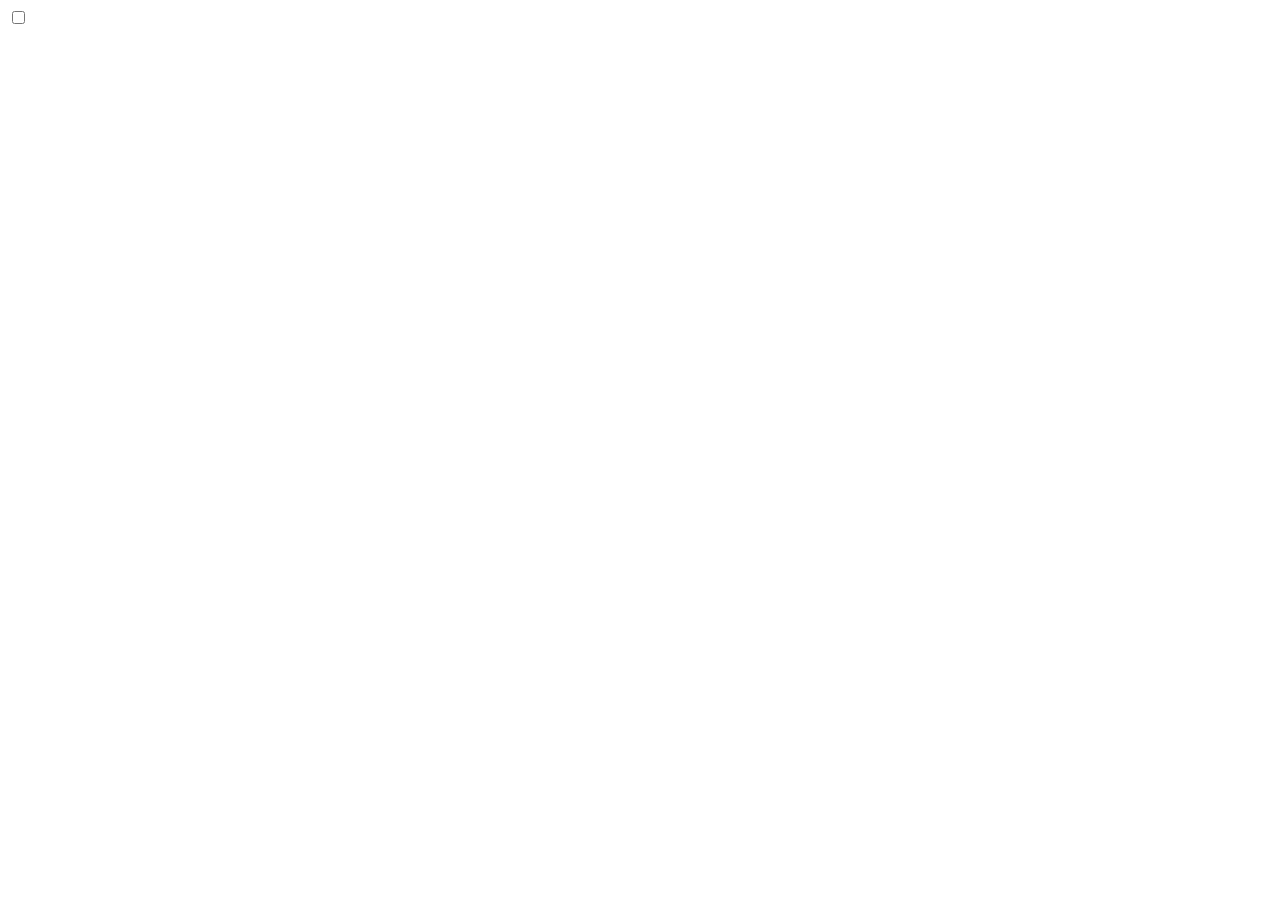
==== spiken.html @ 9747d5d6 "first commit" ====
<!DOCTYPE html>
<html lang="en">
  <head>
    <meta charset="UTF-8" />
    <meta name="viewport" content="width=device-width, initial-scale=1.0" />
    <link rel="stylesheet" href="styles/main.css" />
    <title>Ikea Spiken Night Light</title>
  </head>
  <body>
    <div class="spiken">
      <div class="body">
        <div class="face"></div>
        <div class="left-arm"></div>
        <div class="right-arm"></div>
        <div class="left-foot"></div>
        <div class="right-foot"></div>
      </div>
      <div class="base">
        <input type="checkbox" id="btn" />
      </div>
    </div>
  </body>
</html>
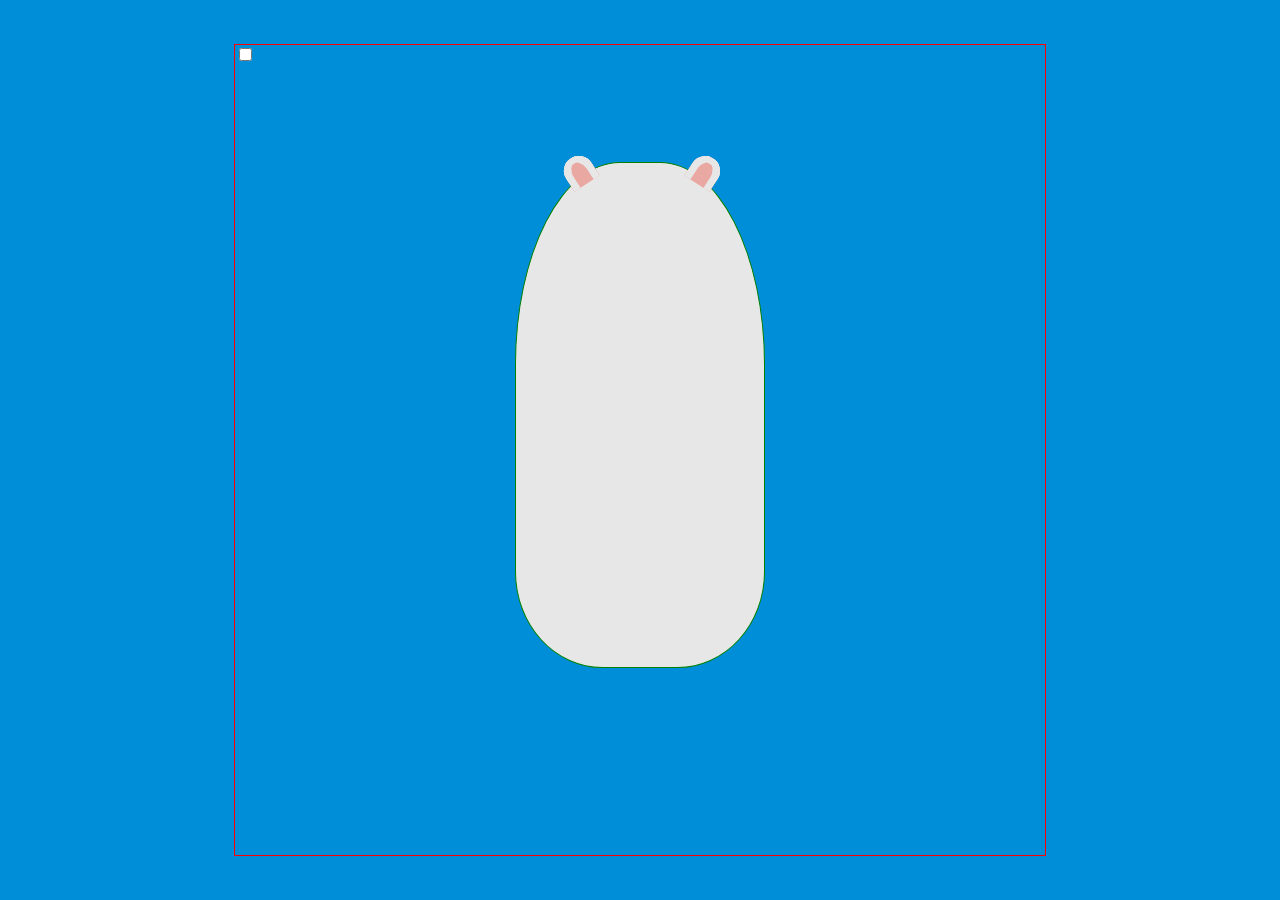
==== commit 5d30e89d: "base body + ears good" ====
--- a/spiken.html
+++ b/spiken.html
@@ -8,14 +8,14 @@
   </head>
   <body>
     <div class="spiken">
-      <div class="body">
-        <div class="face"></div>
-        <div class="left-arm"></div>
-        <div class="right-arm"></div>
-        <div class="left-foot"></div>
-        <div class="right-foot"></div>
+      <div class="spiken__body">
+        <div class="spiken__body--face"></div>
+        <div class="spiken__body--left-arm"></div>
+        <div class="spiken__body--right-arm"></div>
+        <div class="spiken__body--left-foot"></div>
+        <div class="spiken__body--right-foot"></div>
       </div>
-      <div class="base">
+      <div class="spiken__base">
         <input type="checkbox" id="btn" />
       </div>
     </div>
--- a/styles/main.css
+++ b/styles/main.css
@@ -0,0 +1,73 @@
+:root {
+  --white: #e7e7e7;
+  --blue: #008ed8;
+  --pink: #eaa8a2;
+}
+
+body {
+  margin: 0;
+  background: #f5e9c7;
+  background: var(--blue);
+  min-height: 100vh;
+  display: -webkit-box;
+  display: -ms-flexbox;
+  display: flex;
+  -webkit-box-pack: center;
+      -ms-flex-pack: center;
+          justify-content: center;
+  -webkit-box-align: center;
+      -ms-flex-align: center;
+          align-items: center;
+  overflow: hidden;
+}
+
+.flex {
+  display: -webkit-box;
+  display: -ms-flexbox;
+  display: flex;
+}
+
+.spiken {
+  background-size: 900px;
+  width: 90vmin;
+  height: 90vmin;
+  background-repeat: no-repeat;
+  background-position: center;
+  position: relative;
+  border: 1px solid red;
+}
+
+.spiken__body {
+  width: 27.5vmin;
+  height: 56vmin;
+  border: 1px solid green;
+  position: absolute;
+  top: 14.5%;
+  left: 34.6%;
+  border-radius: 42% 42% 35% 35% / 40% 40% 19% 19%;
+  background: var(--white);
+}
+
+.spiken__body::before, .spiken__body::after {
+  content: '';
+  width: 12%;
+  height: 6%;
+  position: absolute;
+  background-color: var(--pink);
+  top: -1.5%;
+  border-radius: 50% 50% 0% 0% / 50% 50% 0% 0%;
+  -webkit-box-shadow: inset 0.8vmin 0.3vmin var(--white), inset -0.8vmin 0.3vmin var(--white), inset 0 0.7vmin var(--white);
+          box-shadow: inset 0.8vmin 0.3vmin var(--white), inset -0.8vmin 0.3vmin var(--white), inset 0 0.7vmin var(--white);
+}
+
+.spiken__body::before {
+  left: 19.1%;
+  -webkit-transform: rotate(-33deg);
+          transform: rotate(-33deg);
+}
+
+.spiken__body::after {
+  left: 70%;
+  -webkit-transform: rotate(33deg);
+          transform: rotate(33deg);
+}
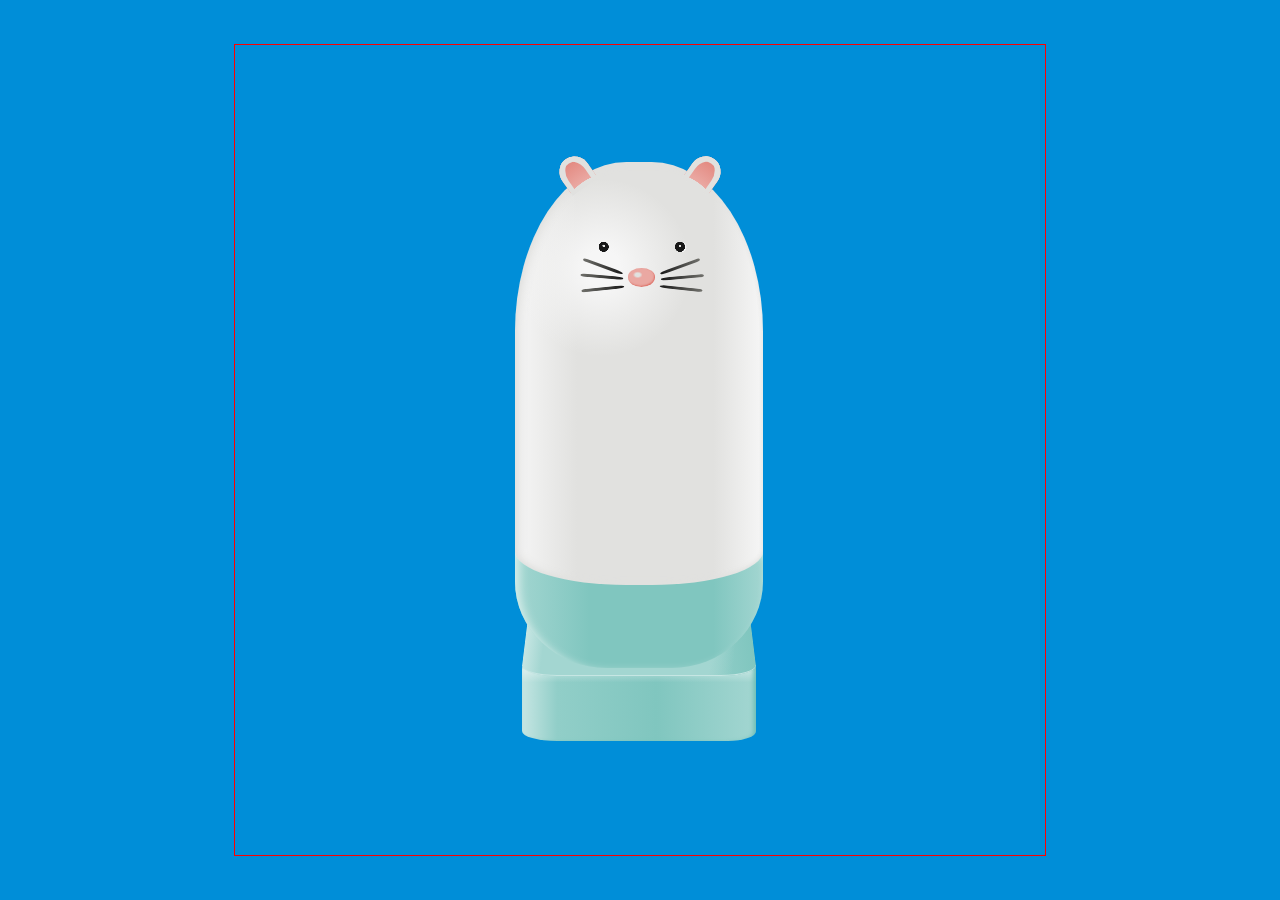
==== commit bb985b6c: "refactored html + base looking good" ====
--- a/spiken.html
+++ b/spiken.html
@@ -8,15 +8,19 @@
   </head>
   <body>
     <div class="spiken">
-      <div class="spiken__body">
-        <div class="spiken__body--face"></div>
-        <div class="spiken__body--left-arm"></div>
-        <div class="spiken__body--right-arm"></div>
-        <div class="spiken__body--left-foot"></div>
-        <div class="spiken__body--right-foot"></div>
+      <div class="base">
+        <input type="checkbox" id="btn" />
       </div>
-      <div class="spiken__base">
-        <input type="checkbox" id="btn" />
+      <div class="top">
+        <div class="body"></div>
+        <div class="face">
+          <div class="face--left-whiskers"></div>
+          <div class="face--right-whiskers"></div>
+        </div>
+        <!-- <div class="left-arm"></div>
+        <div class="right-arm"></div>
+        <div class="left-foot"></div>
+        <div class="right-foot"></div> -->
       </div>
     </div>
   </body>
--- a/styles/main.css
+++ b/styles/main.css
@@ -1,13 +1,6 @@
-:root {
-  --white: #e7e7e7;
-  --blue: #008ed8;
-  --pink: #eaa8a2;
-}
-
 body {
   margin: 0;
-  background: #f5e9c7;
-  background: var(--blue);
+  background: #008ed8;
   min-height: 100vh;
   display: -webkit-box;
   display: -ms-flexbox;
@@ -21,53 +14,202 @@
   overflow: hidden;
 }
 
-.flex {
-  display: -webkit-box;
-  display: -ms-flexbox;
-  display: flex;
-}
-
 .spiken {
+  position: relative;
   background-size: 900px;
   width: 90vmin;
   height: 90vmin;
   background-repeat: no-repeat;
   background-position: center;
-  position: relative;
   border: 1px solid red;
 }
 
-.spiken__body {
+.spiken .top {
+  /* teal part */
+}
+
+.spiken .top:before {
+  content: '';
   width: 27.5vmin;
-  height: 56vmin;
-  border: 1px solid green;
+  height: 13vmin;
+  position: absolute;
+  background-color: transparent;
+  top: 62.5%;
+  left: 34.6%;
+  border-radius: 0 0 50% 50% / 35% 35% 100% 100%;
+  -webkit-box-shadow: inset 0.5vmin 0.5vmin 1.1vmin #d8eeeb;
+          box-shadow: inset 0.5vmin 0.5vmin 1.1vmin #d8eeeb;
+  background: -webkit-gradient(linear, left top, right top, from(#a3d6d1), color-stop(30%, #80c6bf), color-stop(80%, #80c6bf), to(#a3d6d1));
+  background: linear-gradient(90deg, #a3d6d1, #80c6bf 30%, #80c6bf 80%, #a3d6d1);
+}
+
+.spiken .top .body {
+  width: 27.5vmin;
+  height: 47vmin;
   position: absolute;
   top: 14.5%;
   left: 34.6%;
-  border-radius: 42% 42% 35% 35% / 40% 40% 19% 19%;
-  background: var(--white);
-}
-
-.spiken__body::before, .spiken__body::after {
-  content: '';
-  width: 12%;
-  height: 6%;
-  position: absolute;
-  background-color: var(--pink);
+  -webkit-box-shadow: inset 0.5vmin 0 1.1vmin #e1e1df, inset 0 -0.1vmin 0.5vmin #e1e1df;
+          box-shadow: inset 0.5vmin 0 1.1vmin #e1e1df, inset 0 -0.1vmin 0.5vmin #e1e1df;
+  border-radius: 45% 45% 45% 45% / 40% 40% 8% 8%;
+  background: radial-gradient(circle at 35% 25%, #f6f6f6 5%, transparent 25%), -webkit-gradient(linear, left top, right top, from(#f6f6f6), color-stop(25%, #e1e1df), color-stop(80%, #e1e1df), to(#f6f6f6));
+  background: radial-gradient(circle at 35% 25%, #f6f6f6 5%, transparent 25%), linear-gradient(90deg, #f6f6f6, #e1e1df 25%, #e1e1df 80%, #f6f6f6);
+  /* ears */
+}
+
+.spiken .top .body::before, .spiken .top .body::after {
+  content: '';
+  width: 12.6%;
+  height: 8%;
+  position: absolute;
+  background-color: #eaa8a2;
   top: -1.5%;
-  border-radius: 50% 50% 0% 0% / 50% 50% 0% 0%;
-  -webkit-box-shadow: inset 0.8vmin 0.3vmin var(--white), inset -0.8vmin 0.3vmin var(--white), inset 0 0.7vmin var(--white);
-          box-shadow: inset 0.8vmin 0.3vmin var(--white), inset -0.8vmin 0.3vmin var(--white), inset 0 0.7vmin var(--white);
-}
-
-.spiken__body::before {
-  left: 19.1%;
-  -webkit-transform: rotate(-33deg);
-          transform: rotate(-33deg);
-}
-
-.spiken__body::after {
+  border-radius: 50% 50% 0 0 / 50% 50% 0 0;
+  -webkit-box-shadow: inset 0.6vmin 0.27vmin #e1e1df, inset -0.6vmin 0.27vmin #e1e1df, inset 0 0.6vmin #e1e1df;
+          box-shadow: inset 0.6vmin 0.27vmin #e1e1df, inset -0.6vmin 0.27vmin #e1e1df, inset 0 0.6vmin #e1e1df;
+  background: radial-gradient(circle at 50% 250%, #e1e1df 65%, #eaa8a2 65.5%, #e18178);
+}
+
+.spiken .top .body::before {
+  left: 18%;
+  -webkit-transform: rotate(-35deg);
+          transform: rotate(-35deg);
+}
+
+.spiken .top .body::after {
   left: 70%;
-  -webkit-transform: rotate(33deg);
-          transform: rotate(33deg);
-}
+  -webkit-transform: rotate(35deg);
+          transform: rotate(35deg);
+}
+
+.spiken .top .face {
+  width: 15vmin;
+  height: 6vmin;
+  position: absolute;
+  top: 24.2%;
+  left: 41.8%;
+  background: radial-gradient(circle at 22% 9%, #e1e1df 1%, transparent 1.2%), radial-gradient(circle at 22% 10.8%, #181818 4.2%, transparent 4.5%), radial-gradient(circle at 22.5% 12.3%, #f6f6f6 4.2%, transparent 4.5%), radial-gradient(circle at 78.5% 9%, #e1e1df 1%, transparent 1.2%), radial-gradient(circle at 78.5% 10.8%, #181818 4.2%, transparent 4.5%), radial-gradient(circle at 79.5% 11.5%, #f6f6f6 4.2%, transparent 4.5%);
+  /* nose */
+}
+
+.spiken .top .face::before {
+  content: '';
+  width: 3vmin;
+  height: 2.1vmin;
+  position: absolute;
+  background-color: #eaa8a2;
+  position: absolute;
+  top: 50%;
+  left: 40%;
+  border-radius: 50% / 45% 45% 50% 50%;
+  -webkit-box-shadow: inset -0.1vmin -0.1vmin 0.2vmin #dc6e64;
+          box-shadow: inset -0.1vmin -0.1vmin 0.2vmin #dc6e64;
+  background: radial-gradient(ellipse at 36% 36%, #e1e1df 10%, transparent 20%), #eaa8a2;
+}
+
+.spiken .top .face--left-whiskers, .spiken .top .face--right-whiskers {
+  position: absolute;
+  width: 4.7vmin;
+  height: 0.3vmin;
+}
+
+.spiken .top .face--left-whiskers, .spiken .top .face--left-whiskers::before, .spiken .top .face--left-whiskers::after {
+  border-radius: 10% 20% 20% 10% / 50%;
+  -webkit-transform: skew(0);
+          transform: skew(0);
+  background: -webkit-gradient(linear, left top, right top, from(#70706b), to(#181818));
+  background: linear-gradient(90deg, #70706b, #181818);
+}
+
+.spiken .top .face--left-whiskers {
+  top: 45%;
+  left: 6%;
+  -webkit-transform: rotate(20deg);
+          transform: rotate(20deg);
+}
+
+.spiken .top .face--left-whiskers::before, .spiken .top .face--left-whiskers::after {
+  content: '';
+  width: 4.8vmin;
+  height: 0.3vmin;
+  position: absolute;
+  background-color: #181818;
+}
+
+.spiken .top .face--left-whiskers::before {
+  top: 390%;
+  left: 5%;
+  -webkit-transform: rotate(-15deg);
+          transform: rotate(-15deg);
+}
+
+.spiken .top .face--left-whiskers::after {
+  top: 780%;
+  left: 16%;
+  -webkit-transform: rotate(-26deg);
+          transform: rotate(-26deg);
+}
+
+.spiken .top .face--right-whiskers, .spiken .top .face--right-whiskers::before, .spiken .top .face--right-whiskers::after {
+  border-radius: 20% 10% 10% 20% / 50%;
+  background: -webkit-gradient(linear, left top, right top, from(#181818), to(#70706b));
+  background: linear-gradient(90deg, #181818, #70706b);
+}
+
+.spiken .top .face--right-whiskers {
+  top: 45%;
+  left: 63%;
+  -webkit-transform: rotate(-20deg);
+          transform: rotate(-20deg);
+}
+
+.spiken .top .face--right-whiskers::before, .spiken .top .face--right-whiskers::after {
+  content: '';
+  width: 4.8vmin;
+  height: 0.3vmin;
+  position: absolute;
+  background-color: #181818;
+}
+
+.spiken .top .face--right-whiskers::before {
+  top: 420%;
+  left: -5%;
+  -webkit-transform: rotate(15deg);
+          transform: rotate(15deg);
+}
+
+.spiken .top .face--right-whiskers::after {
+  top: 770%;
+  left: -16%;
+  -webkit-transform: rotate(26deg);
+          transform: rotate(26deg);
+}
+
+.spiken .base {
+  width: 26vmin;
+  height: 10vmin;
+  position: absolute;
+  top: 74.8%;
+  left: 35.4%;
+  -webkit-box-shadow: inset -0.3vmin 0.2vmin 0.5vmin #6ebeb7;
+          box-shadow: inset -0.3vmin 0.2vmin 0.5vmin #6ebeb7;
+  border-radius: 25% 12% 12% 15% / 20% 20% 11% 11%;
+  background: linear-gradient(white, transparent 35%), linear-gradient(90deg, #c6e6e3, #91cec8 15%, #80c6bf, #a3d6d1), linear-gradient(-97deg, transparent 2%, #a3d6d1 2.35%, #a3d6d1 80%, transparent 80%);
+}
+
+.spiken .base::after {
+  content: '';
+  width: 26vmin;
+  height: 5.8vmin;
+  position: absolute;
+  background-color: transparent;
+  border-radius: 0 0 15% 15% / 0 0 20% 20%;
+  -webkit-box-shadow: inset 0vmin -0.1vmin #c6e6e3;
+          box-shadow: inset 0vmin -0.1vmin #c6e6e3;
+  top: -30%;
+  background: linear-gradient(97deg, transparent 2%, #c6e6e3 2.35%, #a3d6d1 10%, #a3d6d1 80%, transparent 90%), linear-gradient(-97deg, transparent 2%, #80c6bf 2.35%, #a3d6d1 40%, transparent 80%);
+}
+
+.spiken .base input {
+  position: absolute;
+}
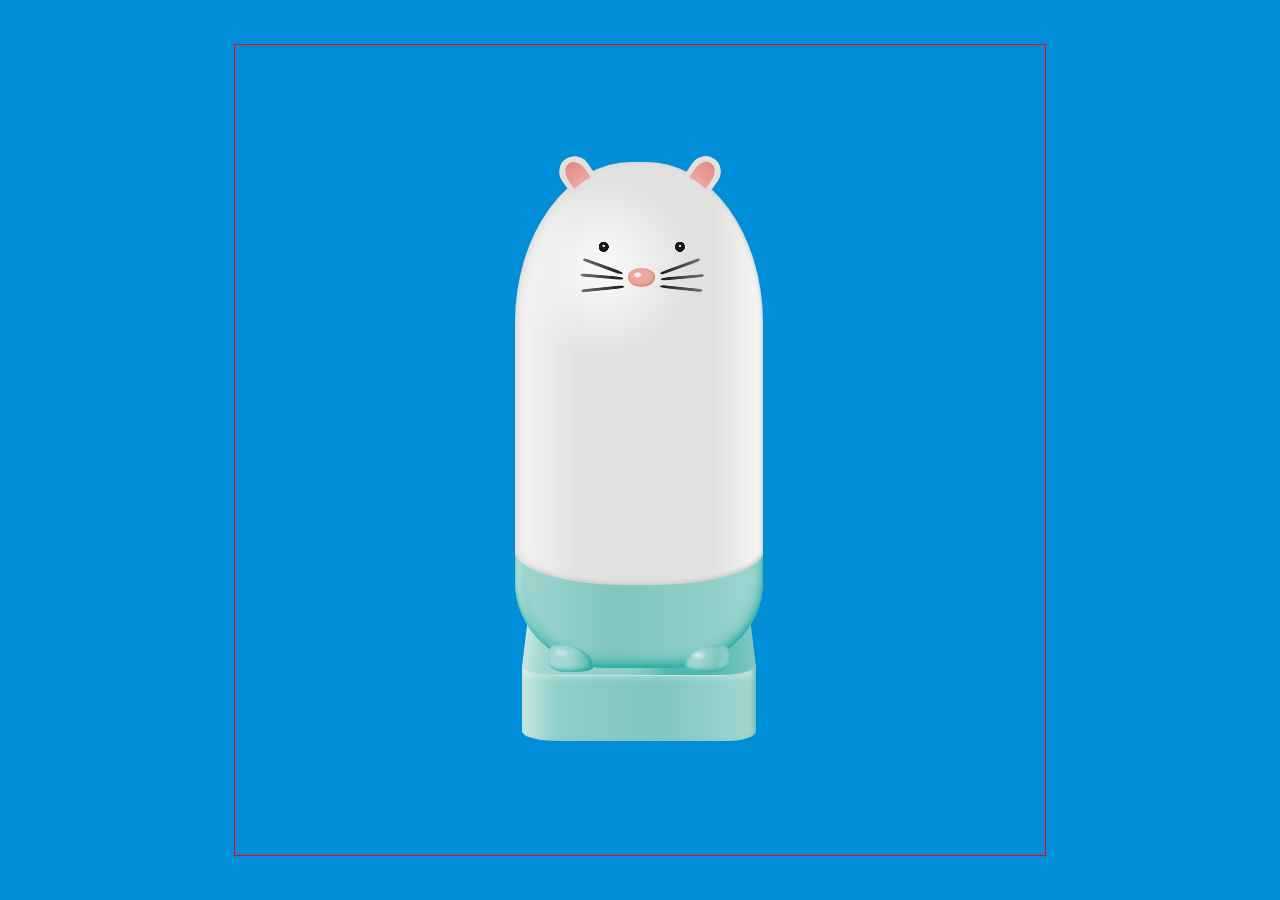
==== commit efc16a2a: "ok feet looks ok" ====
--- a/spiken.html
+++ b/spiken.html
@@ -14,13 +14,11 @@
       <div class="top">
         <div class="body"></div>
         <div class="face">
-          <div class="face--left-whiskers"></div>
-          <div class="face--right-whiskers"></div>
+          <div class="face__whiskers--l"></div>
+          <div class="face__whiskers--r"></div>
         </div>
-        <!-- <div class="left-arm"></div>
-        <div class="right-arm"></div>
-        <div class="left-foot"></div>
-        <div class="right-foot"></div> -->
+        <div class="arms"></div>
+        <div class="feet"></div>
       </div>
     </div>
   </body>
--- a/styles/main.css
+++ b/styles/main.css
@@ -37,10 +37,10 @@
   top: 62.5%;
   left: 34.6%;
   border-radius: 0 0 50% 50% / 35% 35% 100% 100%;
-  -webkit-box-shadow: inset 0.5vmin 0.5vmin 1.1vmin #d8eeeb;
-          box-shadow: inset 0.5vmin 0.5vmin 1.1vmin #d8eeeb;
-  background: -webkit-gradient(linear, left top, right top, from(#a3d6d1), color-stop(30%, #80c6bf), color-stop(80%, #80c6bf), to(#a3d6d1));
-  background: linear-gradient(90deg, #a3d6d1, #80c6bf 30%, #80c6bf 80%, #a3d6d1);
+  -webkit-box-shadow: inset 0 -0.2vmin 0.5vmin #1eac9f, inset 0.5vmin 0.5vmin 1vmin #d8eeeb, inset 0 -0.5vmin 1.5vmin #1eac9f;
+          box-shadow: inset 0 -0.2vmin 0.5vmin #1eac9f, inset 0.5vmin 0.5vmin 1vmin #d8eeeb, inset 0 -0.5vmin 1.5vmin #1eac9f;
+  background: -webkit-gradient(linear, left top, right top, from(#a3d6d1), color-stop(40%, #80c6bf), color-stop(80%, #91cec8), to(#a3d6d1));
+  background: linear-gradient(90deg, #a3d6d1, #80c6bf 40%, #91cec8 80%, #a3d6d1);
 }
 
 .spiken .top .body {
@@ -49,9 +49,9 @@
   position: absolute;
   top: 14.5%;
   left: 34.6%;
-  -webkit-box-shadow: inset 0.5vmin 0 1.1vmin #e1e1df, inset 0 -0.1vmin 0.5vmin #e1e1df;
-          box-shadow: inset 0.5vmin 0 1.1vmin #e1e1df, inset 0 -0.1vmin 0.5vmin #e1e1df;
-  border-radius: 45% 45% 45% 45% / 40% 40% 8% 8%;
+  -webkit-box-shadow: inset 0.5vmin 0 1.1vmin #e1e1df, inset 0 -0.1vmin 0.5vmin #afafab;
+          box-shadow: inset 0.5vmin 0 1.1vmin #e1e1df, inset 0 -0.1vmin 0.5vmin #afafab;
+  border-radius: 47% 47% 45% 45% / 38% 38% 8% 8%;
   background: radial-gradient(circle at 35% 25%, #f6f6f6 5%, transparent 25%), -webkit-gradient(linear, left top, right top, from(#f6f6f6), color-stop(25%, #e1e1df), color-stop(80%, #e1e1df), to(#f6f6f6));
   background: radial-gradient(circle at 35% 25%, #f6f6f6 5%, transparent 25%), linear-gradient(90deg, #f6f6f6, #e1e1df 25%, #e1e1df 80%, #f6f6f6);
   /* ears */
@@ -102,33 +102,31 @@
   top: 50%;
   left: 40%;
   border-radius: 50% / 45% 45% 50% 50%;
-  -webkit-box-shadow: inset -0.1vmin -0.1vmin 0.2vmin #dc6e64;
-          box-shadow: inset -0.1vmin -0.1vmin 0.2vmin #dc6e64;
-  background: radial-gradient(ellipse at 36% 36%, #e1e1df 10%, transparent 20%), #eaa8a2;
-}
-
-.spiken .top .face--left-whiskers, .spiken .top .face--right-whiskers {
+  -webkit-box-shadow: inset -0.1vmin -0.1vmin 0.4vmin #dc6e64;
+          box-shadow: inset -0.1vmin -0.1vmin 0.4vmin #dc6e64;
+  background: radial-gradient(ellipse at 36% 36%, #fbeeed 10%, transparent 18%), #eaa8a2;
+}
+
+.spiken .top .face__whiskers--l, .spiken .top .face__whiskers--r {
   position: absolute;
   width: 4.7vmin;
   height: 0.3vmin;
-}
-
-.spiken .top .face--left-whiskers, .spiken .top .face--left-whiskers::before, .spiken .top .face--left-whiskers::after {
+  top: 45%;
+}
+
+.spiken .top .face__whiskers--l, .spiken .top .face__whiskers--l::before, .spiken .top .face__whiskers--l::after {
   border-radius: 10% 20% 20% 10% / 50%;
-  -webkit-transform: skew(0);
-          transform: skew(0);
   background: -webkit-gradient(linear, left top, right top, from(#70706b), to(#181818));
   background: linear-gradient(90deg, #70706b, #181818);
 }
 
-.spiken .top .face--left-whiskers {
-  top: 45%;
+.spiken .top .face__whiskers--l {
   left: 6%;
   -webkit-transform: rotate(20deg);
           transform: rotate(20deg);
 }
 
-.spiken .top .face--left-whiskers::before, .spiken .top .face--left-whiskers::after {
+.spiken .top .face__whiskers--l::before, .spiken .top .face__whiskers--l::after {
   content: '';
   width: 4.8vmin;
   height: 0.3vmin;
@@ -136,34 +134,33 @@
   background-color: #181818;
 }
 
-.spiken .top .face--left-whiskers::before {
+.spiken .top .face__whiskers--l::before {
   top: 390%;
   left: 5%;
   -webkit-transform: rotate(-15deg);
           transform: rotate(-15deg);
 }
 
-.spiken .top .face--left-whiskers::after {
+.spiken .top .face__whiskers--l::after {
   top: 780%;
   left: 16%;
   -webkit-transform: rotate(-26deg);
           transform: rotate(-26deg);
 }
 
-.spiken .top .face--right-whiskers, .spiken .top .face--right-whiskers::before, .spiken .top .face--right-whiskers::after {
+.spiken .top .face__whiskers--r, .spiken .top .face__whiskers--r::before, .spiken .top .face__whiskers--r::after {
   border-radius: 20% 10% 10% 20% / 50%;
   background: -webkit-gradient(linear, left top, right top, from(#181818), to(#70706b));
   background: linear-gradient(90deg, #181818, #70706b);
 }
 
-.spiken .top .face--right-whiskers {
-  top: 45%;
+.spiken .top .face__whiskers--r {
   left: 63%;
   -webkit-transform: rotate(-20deg);
           transform: rotate(-20deg);
 }
 
-.spiken .top .face--right-whiskers::before, .spiken .top .face--right-whiskers::after {
+.spiken .top .face__whiskers--r::before, .spiken .top .face__whiskers--r::after {
   content: '';
   width: 4.8vmin;
   height: 0.3vmin;
@@ -171,21 +168,54 @@
   background-color: #181818;
 }
 
-.spiken .top .face--right-whiskers::before {
+.spiken .top .face__whiskers--r::before {
   top: 420%;
   left: -5%;
   -webkit-transform: rotate(15deg);
           transform: rotate(15deg);
 }
 
-.spiken .top .face--right-whiskers::after {
+.spiken .top .face__whiskers--r::after {
   top: 770%;
   left: -16%;
   -webkit-transform: rotate(26deg);
           transform: rotate(26deg);
 }
 
-.spiken .base {
+.spiken .top .feet {
+  width: 20.6vmin;
+  height: 3vmin;
+  position: absolute;
+  top: 74.1%;
+  left: 38.4%;
+}
+
+.spiken .top .feet:before, .spiken .top .feet:after {
+  content: '';
+  width: 5vmin;
+  height: 3vmin;
+  position: absolute;
+  background-color: #a3d6d1;
+  top: 0;
+}
+
+.spiken .top .feet::before {
+  left: 1%;
+  border-radius: 15% 69% 40% 38% / 45% 81% 17% 36%;
+  -webkit-box-shadow: inset -0.3vmin -0.2vmin 0.5vmin #1eac9f;
+          box-shadow: inset -0.3vmin -0.2vmin 0.5vmin #1eac9f;
+  background: radial-gradient(ellipse at 29% 29%, #cde9e6, transparent 20%), linear-gradient(99deg, #a3d6d1 10%, #a3d6d1 50%, #55b3aa);
+}
+
+.spiken .top .feet::after {
+  right: 1%;
+  border-radius: 69% 15% 38% 40% / 81% 45% 36% 17%;
+  -webkit-box-shadow: inset 0 -0.2vmin 0.5vmin #1eac9f;
+          box-shadow: inset 0 -0.2vmin 0.5vmin #1eac9f;
+  background: radial-gradient(ellipse at 30% 38%, #d8eeeb, transparent 20%), linear-gradient(99deg, #a3d6d1 30%, #80c6bf 70%, #a3d6d1);
+}
+
+.base {
   width: 26vmin;
   height: 10vmin;
   position: absolute;
@@ -197,7 +227,7 @@
   background: linear-gradient(white, transparent 35%), linear-gradient(90deg, #c6e6e3, #91cec8 15%, #80c6bf, #a3d6d1), linear-gradient(-97deg, transparent 2%, #a3d6d1 2.35%, #a3d6d1 80%, transparent 80%);
 }
 
-.spiken .base::after {
+.base::after {
   content: '';
   width: 26vmin;
   height: 5.8vmin;
@@ -207,9 +237,9 @@
   -webkit-box-shadow: inset 0vmin -0.1vmin #c6e6e3;
           box-shadow: inset 0vmin -0.1vmin #c6e6e3;
   top: -30%;
-  background: linear-gradient(97deg, transparent 2%, #c6e6e3 2.35%, #a3d6d1 10%, #a3d6d1 80%, transparent 90%), linear-gradient(-97deg, transparent 2%, #80c6bf 2.35%, #a3d6d1 40%, transparent 80%);
-}
-
-.spiken .base input {
-  position: absolute;
-}
+  background: linear-gradient(97deg, transparent 2%, #c6e6e3 2.35%, #a3d6d1 10%, #91cec8 40%, transparent 80%), linear-gradient(-97deg, transparent 2%, #80c6bf 2.35%, #1eac9f 40%, #a3d6d1, transparent 80%);
+}
+
+.base input {
+  position: absolute;
+}
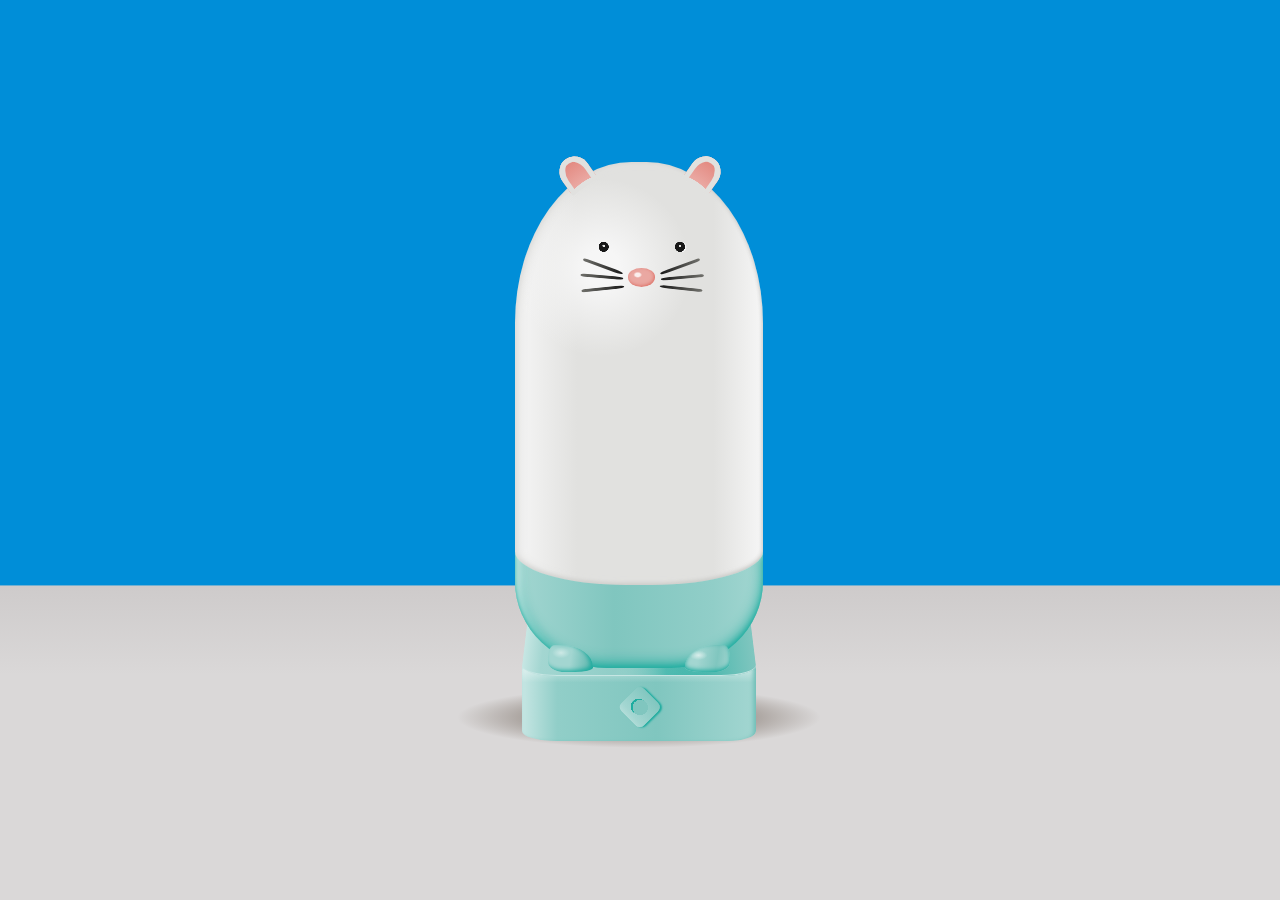
==== commit a303134c: "added hashnode button" ====
--- a/spiken.html
+++ b/spiken.html
@@ -9,7 +9,8 @@
   <body>
     <div class="spiken">
       <div class="base">
-        <input type="checkbox" id="btn" />
+        <input type="checkbox" name="btn" />
+        <label for="btn"></label>
       </div>
       <div class="top">
         <div class="body"></div>
@@ -17,7 +18,8 @@
           <div class="face__whiskers--l"></div>
           <div class="face__whiskers--r"></div>
         </div>
-        <div class="arms"></div>
+        <div class="arm--l"></div>
+        <div class="arm--r"></div>
         <div class="feet"></div>
       </div>
     </div>
--- a/styles/main.css
+++ b/styles/main.css
@@ -12,6 +12,8 @@
       -ms-flex-align: center;
           align-items: center;
   overflow: hidden;
+  background: -webkit-gradient(linear, left top, left bottom, color-stop(65%, #008ed8), color-stop(65.1%, #cecbcb), color-stop(75%, #dad8d8));
+  background: linear-gradient(#008ed8 65%, #cecbcb 65.1%, #dad8d8 75%);
 }
 
 .spiken {
@@ -21,7 +23,18 @@
   height: 90vmin;
   background-repeat: no-repeat;
   background-position: center;
-  border: 1px solid red;
+}
+
+.spiken::before {
+  content: '';
+  width: 42vmin;
+  height: 7vmin;
+  position: absolute;
+  background-color: green;
+  top: 79.1%;
+  left: 26.6%;
+  border-radius: 50%;
+  background: radial-gradient(#594a3e, transparent 68%);
 }
 
 .spiken .top {
@@ -243,3 +256,17 @@
 .base input {
   position: absolute;
 }
+
+.base label {
+  width: 3.5vmin;
+  height: 3.5vmin;
+  position: absolute;
+  top: 45%;
+  left: 43.5%;
+  border-radius: 20% / 20%;
+  -webkit-box-shadow: 0.2vmin -0.15vmin 0.2vmin #1eac9f;
+          box-shadow: 0.2vmin -0.15vmin 0.2vmin #1eac9f;
+  -webkit-transform: rotate(45deg);
+          transform: rotate(45deg);
+  background: radial-gradient(circle at 52% 50%, #80c6bf 0.85vmin, transparent 0.85vmin), radial-gradient(circle at 46% 51.5%, #1eac9f 0.85vmin, transparent 0.88vmin), linear-gradient(185deg, #80c6bf, #a3d6d1 80%, #b5deda);
+}
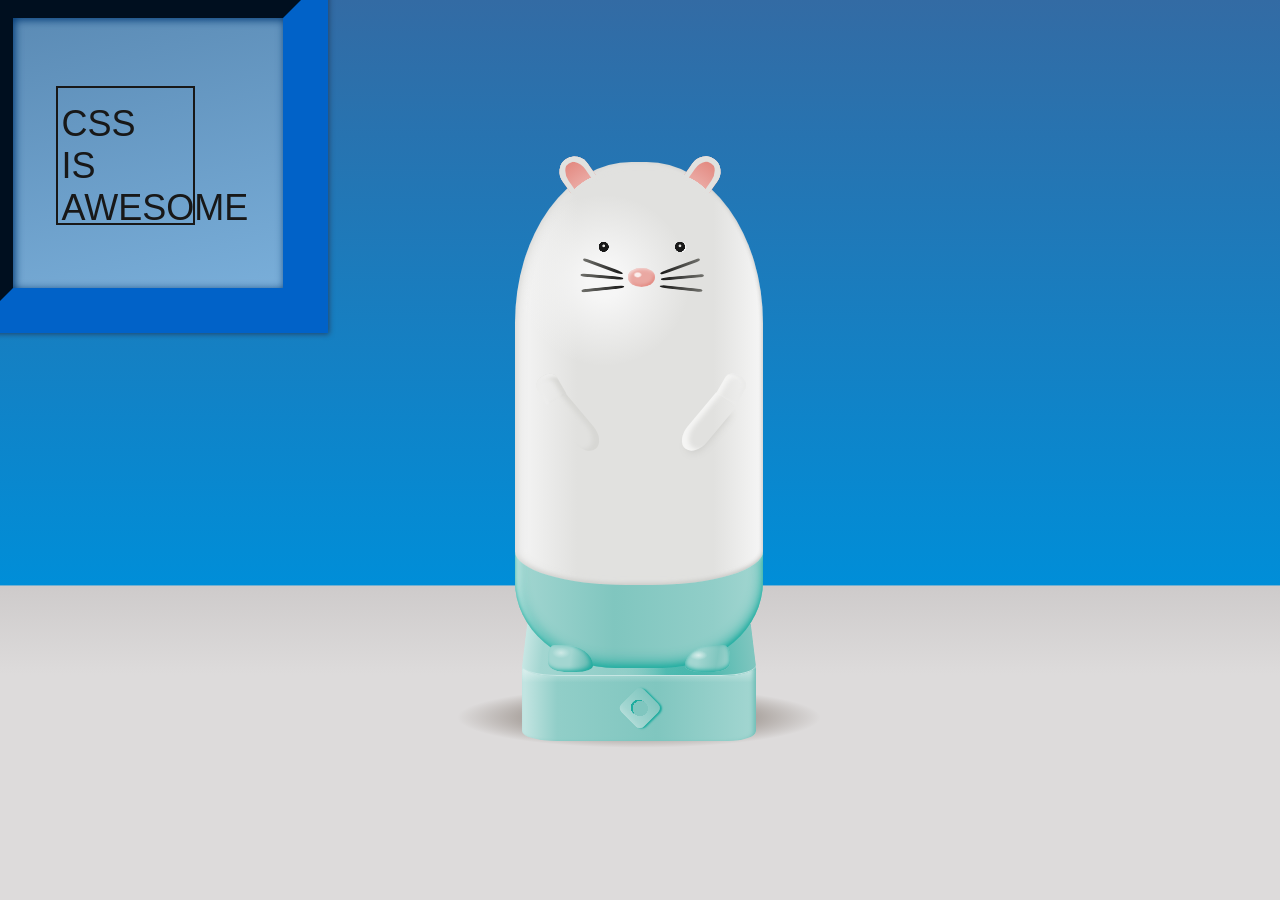
==== commit e0bb17b0: "add css is awesome poster" ====
--- a/spiken.html
+++ b/spiken.html
@@ -7,6 +7,9 @@
     <title>Ikea Spiken Night Light</title>
   </head>
   <body>
+    <div class="frame">
+      <p>CSS IS AWESOME</p>
+    </div>
     <div class="spiken">
       <div class="base">
         <input type="checkbox" name="btn" />
--- a/styles/main.css
+++ b/styles/main.css
@@ -12,8 +12,15 @@
       -ms-flex-align: center;
           align-items: center;
   overflow: hidden;
-  background: -webkit-gradient(linear, left top, left bottom, color-stop(65%, #008ed8), color-stop(65.1%, #cecbcb), color-stop(75%, #dad8d8));
-  background: linear-gradient(#008ed8 65%, #cecbcb 65.1%, #dad8d8 75%);
+  background: -webkit-gradient(linear, left top, left bottom, from(#336ba4), color-stop(65%, #008ed8), color-stop(65.1%, #cecbcb), color-stop(75%, #dddbdb));
+  background: linear-gradient(#336ba4, #008ed8 65%, #cecbcb 65.1%, #dddbdb 75%);
+}
+
+@media only screen and (max-width: 600px) {
+  body {
+    background: -webkit-gradient(linear, left top, left bottom, from(#336ba4), color-stop(60%, #008ed8), color-stop(60.1%, #cecbcb), color-stop(75%, #dad8d8));
+    background: linear-gradient(#336ba4, #008ed8 60%, #cecbcb 60.1%, #dad8d8 75%);
+  }
 }
 
 .spiken {
@@ -49,7 +56,7 @@
   background-color: transparent;
   top: 62.5%;
   left: 34.6%;
-  border-radius: 0 0 50% 50% / 35% 35% 100% 100%;
+  border-radius: 0 0 55% 55% / 35% 35% 100% 100%;
   -webkit-box-shadow: inset 0 -0.2vmin 0.5vmin #1eac9f, inset 0.5vmin 0.5vmin 1vmin #d8eeeb, inset 0 -0.5vmin 1.5vmin #1eac9f;
           box-shadow: inset 0 -0.2vmin 0.5vmin #1eac9f, inset 0.5vmin 0.5vmin 1vmin #d8eeeb, inset 0 -0.5vmin 1.5vmin #1eac9f;
   background: -webkit-gradient(linear, left top, right top, from(#a3d6d1), color-stop(40%, #80c6bf), color-stop(80%, #91cec8), to(#a3d6d1));
@@ -65,8 +72,8 @@
   -webkit-box-shadow: inset 0.5vmin 0 1.1vmin #e1e1df, inset 0 -0.1vmin 0.5vmin #afafab;
           box-shadow: inset 0.5vmin 0 1.1vmin #e1e1df, inset 0 -0.1vmin 0.5vmin #afafab;
   border-radius: 47% 47% 45% 45% / 38% 38% 8% 8%;
-  background: radial-gradient(circle at 35% 25%, #f6f6f6 5%, transparent 25%), -webkit-gradient(linear, left top, right top, from(#f6f6f6), color-stop(25%, #e1e1df), color-stop(80%, #e1e1df), to(#f6f6f6));
-  background: radial-gradient(circle at 35% 25%, #f6f6f6 5%, transparent 25%), linear-gradient(90deg, #f6f6f6, #e1e1df 25%, #e1e1df 80%, #f6f6f6);
+  background: radial-gradient(circle at 36% 28%, #f6f6f6 5%, transparent 25%), -webkit-gradient(linear, left top, right top, from(#f6f6f6), color-stop(25%, #e1e1df), color-stop(80%, #e1e1df), to(#f6f6f6));
+  background: radial-gradient(circle at 36% 28%, #f6f6f6 5%, transparent 25%), linear-gradient(90deg, #f6f6f6, #e1e1df 25%, #e1e1df 80%, #f6f6f6);
   /* ears */
 }
 
@@ -101,7 +108,7 @@
   position: absolute;
   top: 24.2%;
   left: 41.8%;
-  background: radial-gradient(circle at 22% 9%, #e1e1df 1%, transparent 1.2%), radial-gradient(circle at 22% 10.8%, #181818 4.2%, transparent 4.5%), radial-gradient(circle at 22.5% 12.3%, #f6f6f6 4.2%, transparent 4.5%), radial-gradient(circle at 78.5% 9%, #e1e1df 1%, transparent 1.2%), radial-gradient(circle at 78.5% 10.8%, #181818 4.2%, transparent 4.5%), radial-gradient(circle at 79.5% 11.5%, #f6f6f6 4.2%, transparent 4.5%);
+  background: radial-gradient(circle at 22% 9%, #e1e1df 0.8%, transparent 1.5%), radial-gradient(circle at 22% 10.8%, #181818 4.2%, transparent 4.5%), radial-gradient(circle at 22.5% 12.3%, #f6f6f6 4.2%, transparent 4.5%), radial-gradient(circle at 78.5% 9%, #e1e1df 0.8%, transparent 1.5%), radial-gradient(circle at 78.5% 10.8%, #181818 4.2%, transparent 4.5%), radial-gradient(circle at 79.5% 11.5%, #f6f6f6 4.2%, transparent 4.5%);
   /* nose */
 }
 
@@ -115,8 +122,8 @@
   top: 50%;
   left: 40%;
   border-radius: 50% / 45% 45% 50% 50%;
-  -webkit-box-shadow: inset -0.1vmin -0.1vmin 0.4vmin #dc6e64;
-          box-shadow: inset -0.1vmin -0.1vmin 0.4vmin #dc6e64;
+  -webkit-box-shadow: inset 0.1vmin 0.1vmin 0.4vmin #f8e2e0, inset -0.1vmin -0.1vmin 0.4vmin #dc6e64;
+          box-shadow: inset 0.1vmin 0.1vmin 0.4vmin #f8e2e0, inset -0.1vmin -0.1vmin 0.4vmin #dc6e64;
   background: radial-gradient(ellipse at 36% 36%, #fbeeed 10%, transparent 18%), #eaa8a2;
 }
 
@@ -214,7 +221,7 @@
 
 .spiken .top .feet::before {
   left: 1%;
-  border-radius: 15% 69% 40% 38% / 45% 81% 17% 36%;
+  border-radius: 15% 69% 40% 38% / 45% 81% 25% 36%;
   -webkit-box-shadow: inset -0.3vmin -0.2vmin 0.5vmin #1eac9f;
           box-shadow: inset -0.3vmin -0.2vmin 0.5vmin #1eac9f;
   background: radial-gradient(ellipse at 29% 29%, #cde9e6, transparent 20%), linear-gradient(99deg, #a3d6d1 10%, #a3d6d1 50%, #55b3aa);
@@ -222,13 +229,66 @@
 
 .spiken .top .feet::after {
   right: 1%;
-  border-radius: 69% 15% 38% 40% / 81% 45% 36% 17%;
+  border-radius: 69% 15% 38% 40% / 81% 45% 36% 25%;
   -webkit-box-shadow: inset 0 -0.2vmin 0.5vmin #1eac9f;
           box-shadow: inset 0 -0.2vmin 0.5vmin #1eac9f;
   background: radial-gradient(ellipse at 30% 38%, #d8eeeb, transparent 20%), linear-gradient(99deg, #a3d6d1 30%, #80c6bf 70%, #a3d6d1);
 }
 
-.base {
+.spiken .top .arm--l, .spiken .top .arm--r {
+  width: 2.8vmin;
+  height: 7vmin;
+  position: absolute;
+  top: 43%;
+}
+
+.spiken .top .arm--l::after, .spiken .top .arm--r::after {
+  content: '';
+  width: 2.5vmin;
+  height: 3vmin;
+  position: absolute;
+  background-color: transparent;
+}
+
+.spiken .top .arm--l {
+  border-radius: 50% / 30% 0 30% 30%;
+  -webkit-box-shadow: inset -0.5vmin -0.6vmin 0.5vmin #d7d7d4;
+          box-shadow: inset -0.5vmin -0.6vmin 0.5vmin #d7d7d4;
+  -webkit-transform: rotate(-40deg);
+          transform: rotate(-40deg);
+  left: 40.5%;
+}
+
+.spiken .top .arm--l::after {
+  top: -43.5%;
+  left: 20%;
+  border-radius: 50% / 30% 30% 0 0;
+  -webkit-transform: rotate(10deg);
+          transform: rotate(10deg);
+  -webkit-box-shadow: inset 0.3vmin 0.6vmin 0.4vmin #ededec, inset 0.3vmin 0.1vmin 0.2vmin #ededec, inset -0.5vmin 0.3vmin 0.5vmin #d7d7d4;
+          box-shadow: inset 0.3vmin 0.6vmin 0.4vmin #ededec, inset 0.3vmin 0.1vmin 0.2vmin #ededec, inset -0.5vmin 0.3vmin 0.5vmin #d7d7d4;
+}
+
+.spiken .top .arm--r {
+  border-radius: 50% / 0 0 30% 30%;
+  -webkit-box-shadow: inset 0.5vmin -0.6vmin 0.5vmin #f5f5f4, 0.5vmin 0.4vmin 1vmin -0.5vmin #c8c8c5;
+          box-shadow: inset 0.5vmin -0.6vmin 0.5vmin #f5f5f4, 0.5vmin 0.4vmin 1vmin -0.5vmin #c8c8c5;
+  -webkit-transform: rotate(40deg);
+          transform: rotate(40deg);
+  left: 56.5%;
+}
+
+.spiken .top .arm--r::after {
+  top: -44.8%;
+  left: -9%;
+  border-radius: 50% / 30% 30% 0 0;
+  -webkit-transform: rotate(-10deg);
+          transform: rotate(-10deg);
+  -webkit-box-shadow: inset -0.3vmin 0.2vmin 0.4vmin #ebebea, inset -0.3vmin 0.2vmin 0.2vmin #ebebea, inset 0.5vmin 0.2vmin 0.5vmin #f5f5f4;
+          box-shadow: inset -0.3vmin 0.2vmin 0.4vmin #ebebea, inset -0.3vmin 0.2vmin 0.2vmin #ebebea, inset 0.5vmin 0.2vmin 0.5vmin #f5f5f4;
+}
+
+.spiken .base {
   width: 26vmin;
   height: 10vmin;
   position: absolute;
@@ -240,7 +300,7 @@
   background: linear-gradient(white, transparent 35%), linear-gradient(90deg, #c6e6e3, #91cec8 15%, #80c6bf, #a3d6d1), linear-gradient(-97deg, transparent 2%, #a3d6d1 2.35%, #a3d6d1 80%, transparent 80%);
 }
 
-.base::after {
+.spiken .base::after {
   content: '';
   width: 26vmin;
   height: 5.8vmin;
@@ -253,15 +313,16 @@
   background: linear-gradient(97deg, transparent 2%, #c6e6e3 2.35%, #a3d6d1 10%, #91cec8 40%, transparent 80%), linear-gradient(-97deg, transparent 2%, #80c6bf 2.35%, #1eac9f 40%, #a3d6d1, transparent 80%);
 }
 
-.base input {
-  position: absolute;
-}
-
-.base label {
+.spiken .base input {
+  position: absolute;
+  visibility: hidden;
+}
+
+.spiken .base label {
   width: 3.5vmin;
   height: 3.5vmin;
   position: absolute;
-  top: 45%;
+  top: 46%;
   left: 43.5%;
   border-radius: 20% / 20%;
   -webkit-box-shadow: 0.2vmin -0.15vmin 0.2vmin #1eac9f;
@@ -270,3 +331,42 @@
           transform: rotate(45deg);
   background: radial-gradient(circle at 52% 50%, #80c6bf 0.85vmin, transparent 0.85vmin), radial-gradient(circle at 46% 51.5%, #1eac9f 0.85vmin, transparent 0.88vmin), linear-gradient(185deg, #80c6bf, #a3d6d1 80%, #b5deda);
 }
+
+.frame {
+  width: 30vmin;
+  height: 30vmin;
+  position: absolute;
+  background: linear-gradient(166deg, #5b8bb5, #79aed9);
+  top: -3%;
+  left: -2.5%;
+  border: inset 5vmin #013974;
+  -webkit-box-shadow: inset 0.2vmin 0.2vmin 0.9vmin #013974, 0.2vmin 0.2vmin 0.6vmin #21456a;
+          box-shadow: inset 0.2vmin 0.2vmin 0.9vmin #013974, 0.2vmin 0.2vmin 0.6vmin #21456a;
+}
+
+@media only screen and (max-width: 600px) {
+  .frame {
+    top: 3%;
+  }
+}
+
+.frame::before {
+  content: '';
+  width: 15vmin;
+  height: 15vmin;
+  position: absolute;
+  background-color: transparent;
+  border: 2px solid #181818;
+  top: 25%;
+  left: 16%;
+}
+
+.frame p {
+  width: 2vmin;
+  position: absolute;
+  top: 18%;
+  left: 18%;
+  font-size: 4vmin;
+  font-family: sans-serif;
+  color: #181818;
+}
